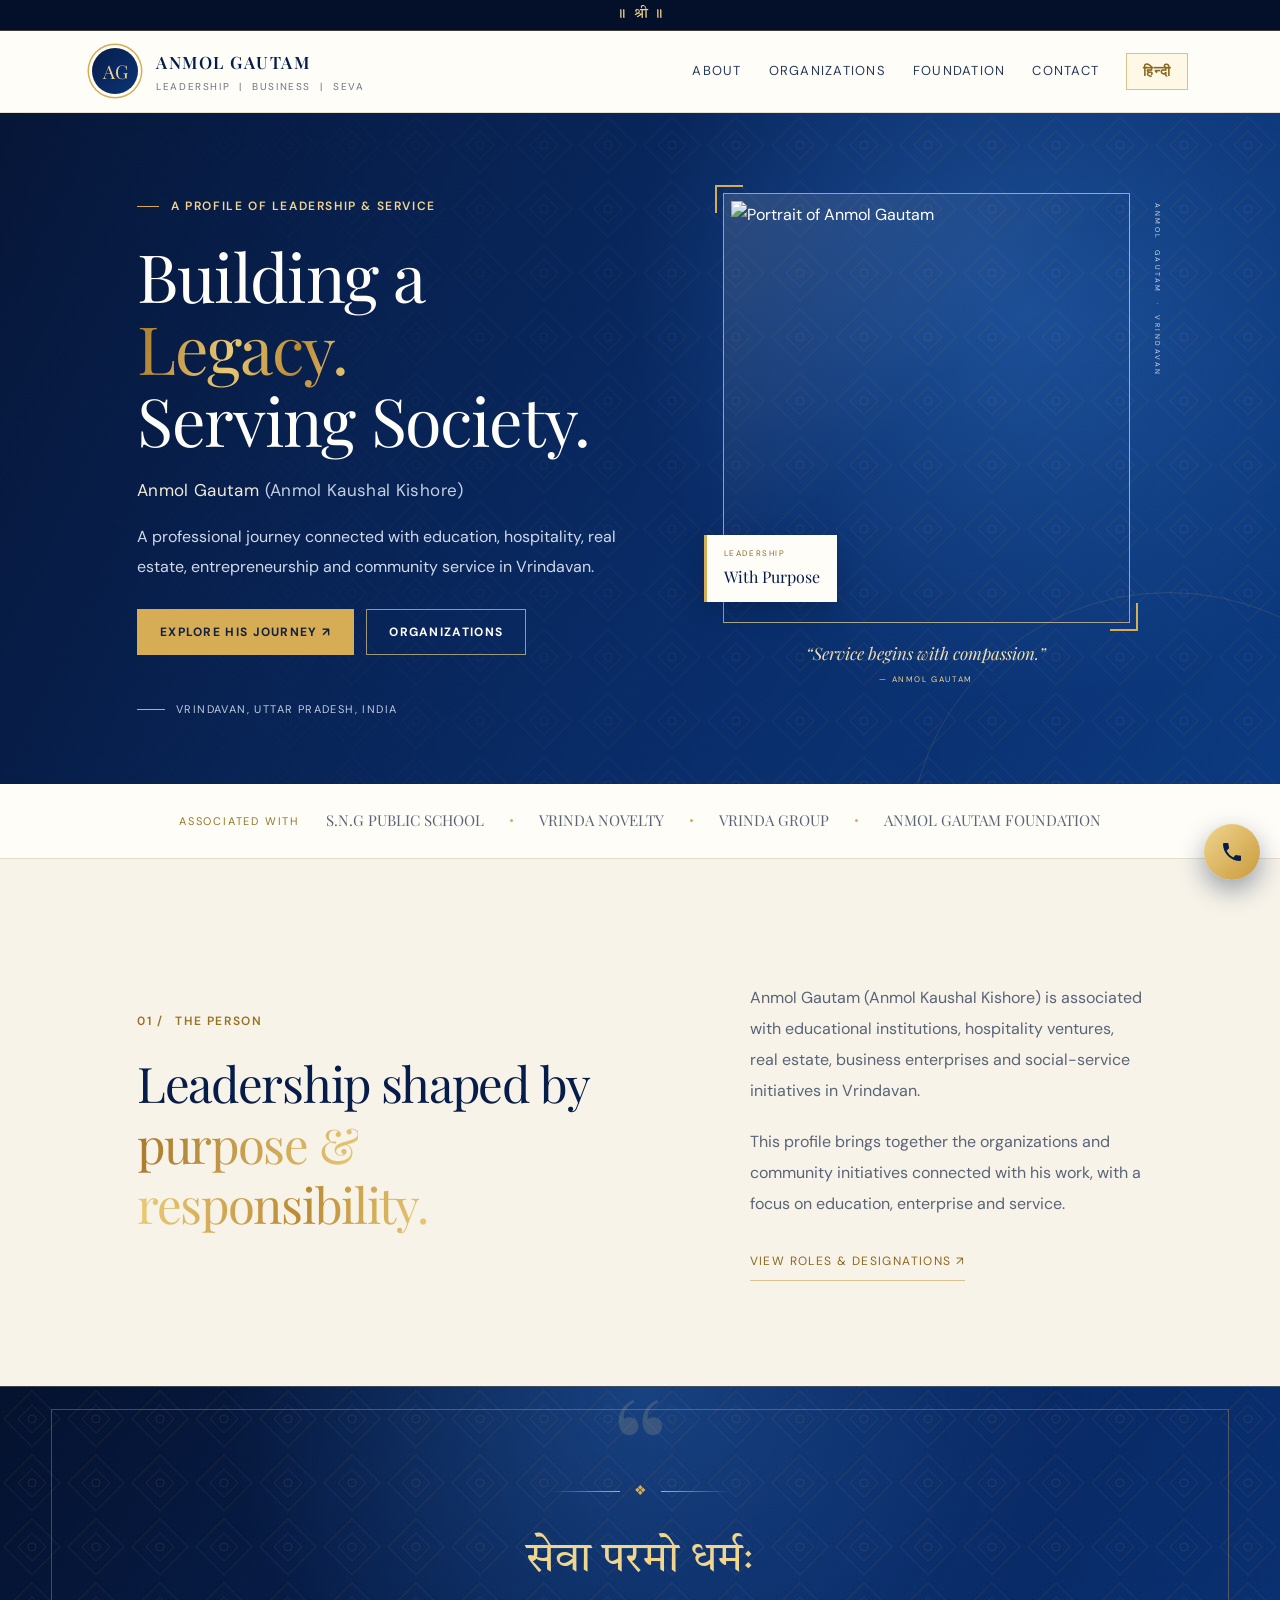
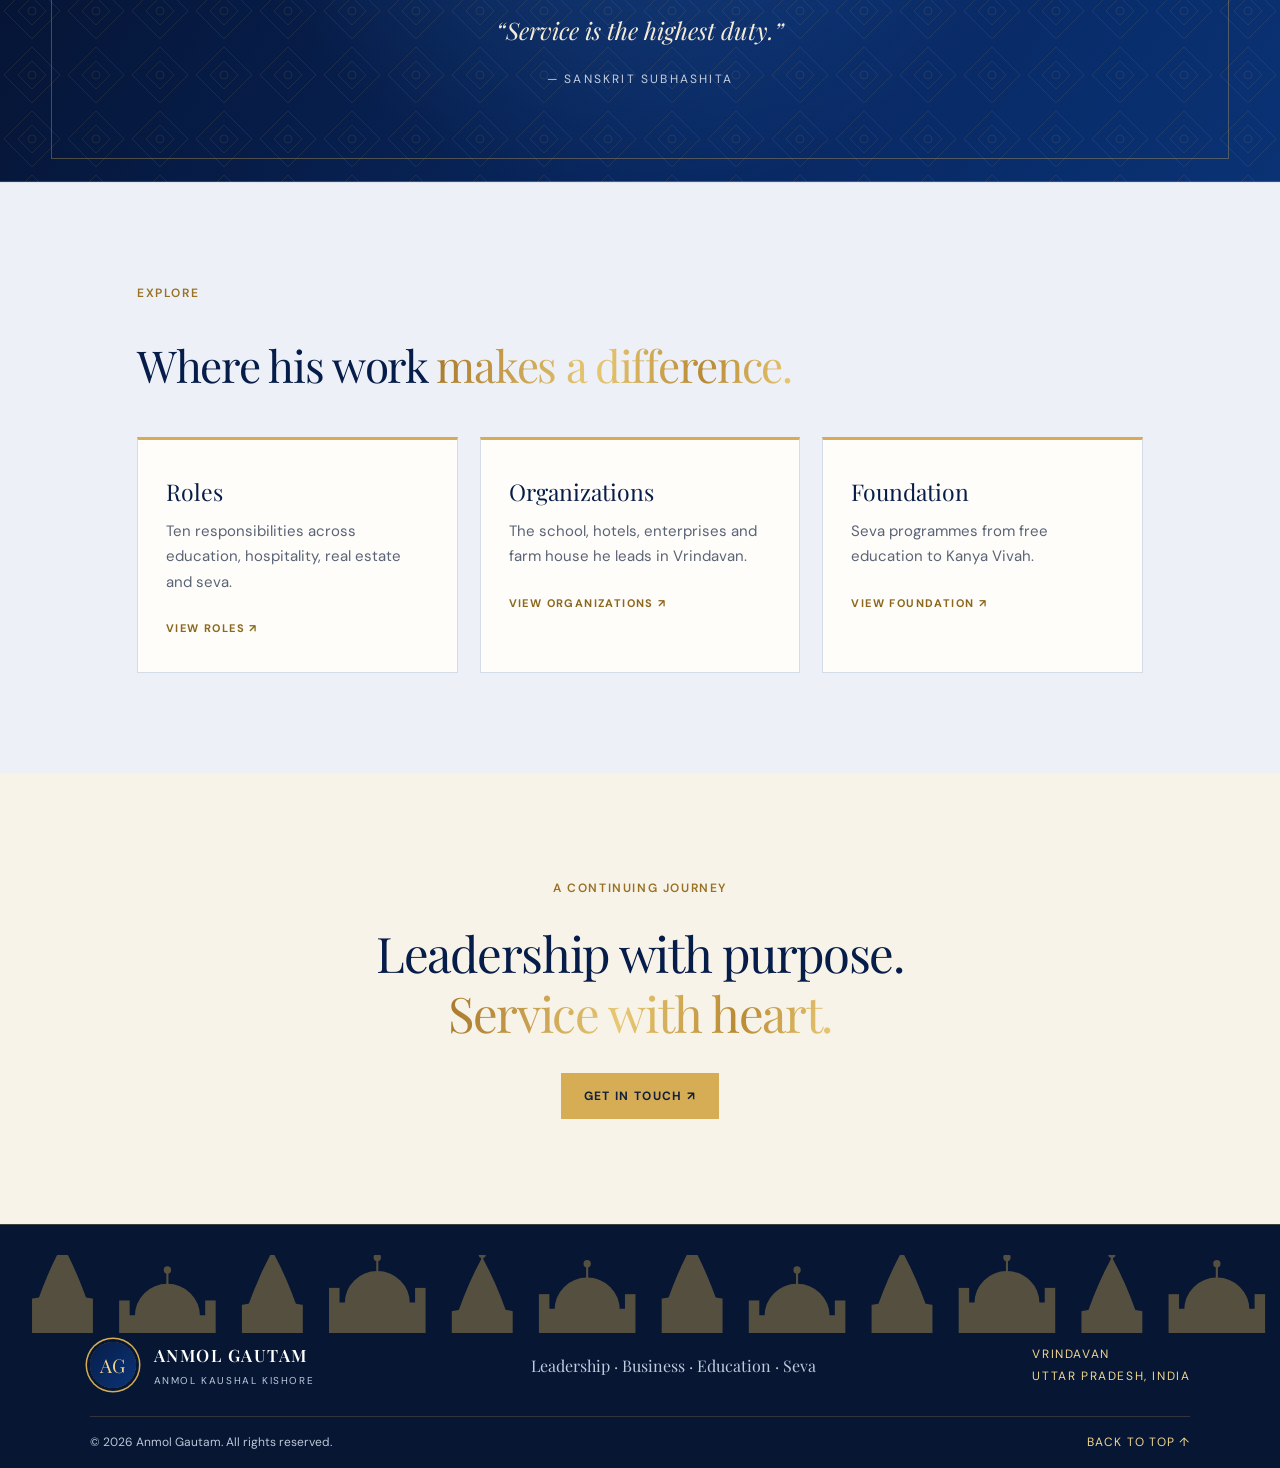
==== index.html @ 5e390afa "Add files via upload" ====
<!DOCTYPE html>
<html lang="en">
<head>
  <meta charset="UTF-8">
  <meta name="viewport" content="width=device-width, initial-scale=1.0">
  <meta name="description" content="The official profile of Anmol Gautam (Anmol Kaushal Kishore), associated with education, hospitality, real estate, entrepreneurship and social service in Vrindavan.">
  <meta name="theme-color" content="#071d49">
  <link rel="icon" href="data:image/svg+xml,%3Csvg%20xmlns='http://www.w3.org/2000/svg'%20viewBox='0%200%2064%2064'%3E%3Ccircle%20cx='32'%20cy='32'%20r='29'%20fill='%23071d49'%20stroke='%23d6ad55'%20stroke-width='4'/%3E%3Ctext%20x='32'%20y='41'%20font-size='25'%20text-anchor='middle'%20fill='%23f0d58f'%20font-family='Georgia%2Cserif'%3EAG%3C/text%3E%3C/svg%3E">
  <meta property="og:type" content="website">
  <meta property="og:title" content="Leadership, Business & Seva | Anmol Gautam">
  <meta property="og:description" content="The official profile of Anmol Gautam (Anmol Kaushal Kishore), associated with education, hospitality, real estate, entrepreneurship and social service in Vrindavan.">
  <meta property="og:image" content="images/anmol-gautam.jpeg">
  <title>Leadership, Business & Seva | Anmol Gautam</title>
  <link rel="preconnect" href="https://fonts.googleapis.com">
  <link rel="preconnect" href="https://fonts.gstatic.com" crossorigin>
  <link href="https://fonts.googleapis.com/css2?family=Tiro+Devanagari+Hindi:ital@0;1&family=Noto+Sans+Devanagari:wght@400;500;600;700&family=DM+Sans:wght@400;500;600;700&family=Playfair+Display:wght@400;500;600&display=swap" rel="stylesheet">
  <link rel="stylesheet" href="style.css">
</head>
<body id="top">
  <main>
<section class="hero" id="home">
      <div class="hero-copy">
        <p class="eyebrow"><span></span><span data-en="A PROFILE OF LEADERSHIP & SERVICE" data-hi="नेतृत्व और सेवा का परिचय">A PROFILE OF LEADERSHIP & SERVICE</span></p>
        <h1><span data-en="Building a" data-hi="एक विरासत">Building a</span><br><em data-en="Legacy." data-hi="का निर्माण।">Legacy.</em><br><span data-en="Serving Society." data-hi="समाज की सेवा।">Serving Society.</span></h1>
        <p class="person-name">Anmol Gautam <span>(Anmol Kaushal Kishore)</span></p>
        <p class="hero-description" data-en="A professional journey connected with education, hospitality, real estate, entrepreneurship and community service in Vrindavan." data-hi="वृंदावन में शिक्षा, आतिथ्य, रियल एस्टेट, उद्यमिता और समाज सेवा से जुड़ी एक व्यावसायिक यात्रा।">A professional journey connected with education, hospitality, real estate, entrepreneurship and community service in Vrindavan.</p>
        <div class="hero-actions">
          <a class="button button-gold" href="about.html" data-en="EXPLORE HIS JOURNEY ↗" data-hi="उनकी यात्रा जानें ↗">EXPLORE HIS JOURNEY ↗</a>
          <a class="button button-outline" href="organizations.html" data-en="ORGANIZATIONS" data-hi="संस्थाएँ">ORGANIZATIONS</a>
        </div>
        <div class="hero-caption"><span class="caption-line"></span><span data-en="Vrindavan, Uttar Pradesh, India" data-hi="वृंदावन, उत्तर प्रदेश, भारत">Vrindavan, Uttar Pradesh, India</span></div>
      </div>
      <div class="hero-portrait-wrap">
        <div class="portrait-frame">
          <img src="images/anmol-gautam.jpeg" alt="Portrait of Anmol Gautam" class="hero-portrait">
          <div class="portrait-label"><span data-en="LEADERSHIP" data-hi="नेतृत्व">LEADERSHIP</span><strong data-en="With Purpose" data-hi="उद्देश्य के साथ">With Purpose</strong></div>
        </div>
        <div class="portrait-note">“<span data-en="Service begins with compassion." data-hi="सेवा की शुरुआत करुणा से होती है।">Service begins with compassion.</span>”<small>— ANMOL GAUTAM</small></div>
        <div class="vertical-word">ANMOL&nbsp; GAUTAM&nbsp; · &nbsp;VRINDAVAN</div>
      </div>
    </section>
<div class="organization-strip">
      <span class="strip-label" data-en="ASSOCIATED WITH" data-hi="संबद्ध संस्थाएँ">ASSOCIATED WITH</span>
      <span>S.N.G PUBLIC SCHOOL</span><i></i><span>VRINDA NOVELTY</span><i></i><span>VRINDA GROUP</span><i></i><span>ANMOL GAUTAM FOUNDATION</span>
    </div>
<section class="section about-section" id="about">
      <div class="section-heading">
        <p class="eyebrow">01 / <span data-en="THE PERSON" data-hi="व्यक्तित्व">THE PERSON</span></p>
        <h2 data-en="Leadership shaped by<br><em>purpose & responsibility.</em>" data-hi="उद्देश्य और जिम्मेदारी से<br><em>प्रेरित नेतृत्व।</em>">Leadership shaped by<br><em>purpose & responsibility.</em></h2>
      </div>
      <div class="about-copy">
        <p data-en="Anmol Gautam (Anmol Kaushal Kishore) is associated with educational institutions, hospitality ventures, real estate, business enterprises and social-service initiatives in Vrindavan." data-hi="अनमोल गौतम (अनमोल कौशल किशोर) वृंदावन में शैक्षणिक संस्थानों, आतिथ्य व्यवसाय, रियल एस्टेट, व्यावसायिक उद्यमों और समाज सेवा की पहलों से जुड़े हैं।">Anmol Gautam (Anmol Kaushal Kishore) is associated with educational institutions, hospitality ventures, real estate, business enterprises and social-service initiatives in Vrindavan.</p>
        <p data-en="This profile brings together the organizations and community initiatives connected with his work, with a focus on education, enterprise and service." data-hi="यह परिचय उनके कार्य से जुड़ी संस्थाओं और सामाजिक पहलों को एक साथ प्रस्तुत करता है, जिनमें शिक्षा, उद्यम और सेवा पर विशेष ध्यान है।">This profile brings together the organizations and community initiatives connected with his work, with a focus on education, enterprise and service.</p>
        <a class="text-link" href="about.html#roles" data-en="VIEW ROLES & DESIGNATIONS ↗" data-hi="पद और जिम्मेदारियाँ देखें ↗">VIEW ROLES & DESIGNATIONS ↗</a>
      </div>
    </section>
<section class="royal-quote"><div class="rq-orn">❖</div><p class="rq-sa">सेवा परमो धर्मः</p><p class="rq-text" data-en="“Service is the highest duty.”" data-hi="“सेवा सबसे बड़ा धर्म है।”">“Service is the highest duty.”</p><p class="rq-src" data-en="— Sanskrit Subhashita" data-hi="— सूक्ति">— Sanskrit Subhashita</p></section>
<section class="explore-section"><p class="eyebrow" style="color:#987123" data-en="EXPLORE" data-hi="और जानें">EXPLORE</p><h2 style="font-size:clamp(30px,3.6vw,44px);color:var(--navy);margin:0" data-en="Where his work <em>makes a difference.</em>" data-hi="जहाँ उनका कार्य <em>बदलाव लाता है।</em>">Where his work <em>makes a difference.</em></h2><div class="explore-grid">
<a class="explore-card" href="about.html#roles"><h3 data-en="Roles" data-hi="पद">Roles</h3><p data-en="Ten responsibilities across education, hospitality, real estate and seva." data-hi="शिक्षा, आतिथ्य, रियल एस्टेट और सेवा में दस जिम्मेदारियाँ।">Ten responsibilities across education, hospitality, real estate and seva.</p><span data-en="VIEW ROLES ↗" data-hi="पद देखें ↗">VIEW ROLES ↗</span></a>
<a class="explore-card" href="organizations.html"><h3 data-en="Organizations" data-hi="संस्थाएँ">Organizations</h3><p data-en="The school, hotels, enterprises and farm house he leads in Vrindavan." data-hi="वृंदावन में उनके द्वारा संचालित विद्यालय, होटल, उद्यम और फार्म हाउस।">The school, hotels, enterprises and farm house he leads in Vrindavan.</p><span data-en="VIEW ORGANIZATIONS ↗" data-hi="संस्थाएँ देखें ↗">VIEW ORGANIZATIONS ↗</span></a>
<a class="explore-card" href="foundation.html"><h3 data-en="Foundation" data-hi="फाउंडेशन">Foundation</h3><p data-en="Seva programmes from free education to Kanya Vivah." data-hi="निःशुल्क शिक्षा से कन्या विवाह तक सेवा कार्यक्रम।">Seva programmes from free education to Kanya Vivah.</p><span data-en="VIEW FOUNDATION ↗" data-hi="फाउंडेशन देखें ↗">VIEW FOUNDATION ↗</span></a>
</div></section>
<section class="closing-section">
      <p class="eyebrow" data-en="A CONTINUING JOURNEY" data-hi="एक निरंतर यात्रा">A CONTINUING JOURNEY</p>
      <h2 data-en="Leadership with purpose.<br><em>Service with heart.</em>" data-hi="उद्देश्य के साथ नेतृत्व।<br><em>दिल से सेवा।</em>">Leadership with purpose.<br><em>Service with heart.</em></h2>
      <a class="button button-gold" href="contact.html" data-en="GET IN TOUCH ↗" data-hi="संपर्क करें ↗">GET IN TOUCH ↗</a>
    </section>
  </main>
  <script src="script.js"></script>
</body>
</html>
---- style.css ----
*{box-sizing:border-box}
:root{--navy:#071d49;--blue:#0b3477;--blue-mid:#124b9b;--blue-light:#1a5bb3;--gold:#d6ad55;--gold-light:#f0d58f;--ink:#14213a;--paper:#f7f3e9;--white:#fffdf8;--muted:#b7c2d5;--line:rgba(214,173,85,.28);--serif:"Playfair Display",Georgia,serif;--sans:"DM Sans",Arial,sans-serif}
html{scroll-behavior:smooth;scroll-padding-top:90px}
body{margin:0;background:var(--paper);color:var(--ink);font-family:var(--sans);font-size:14px;line-height:1.7}
a{color:inherit;text-decoration:none}
.site-header{height:82px;padding:0 7.2%;display:flex;align-items:center;justify-content:space-between;border-bottom:1px solid #e9e1d0;position:sticky;top:0;background:rgba(255,253,248,.97);backdrop-filter:blur(16px);z-index:20}
.brand{display:flex;align-items:center;gap:13px;min-width:max-content}
.brand-mark{font-family:var(--serif);font-size:33px;color:var(--blue);letter-spacing:-5px;padding-right:9px;border-right:1px solid var(--gold);line-height:1}
.brand-copy{display:flex;flex-direction:column;gap:2px}
.brand-copy strong{font-family:var(--serif);font-size:17px;font-weight:600;letter-spacing:1.5px;color:var(--navy)}
.brand-copy small{font-size:8px;letter-spacing:1.6px;color:#6d7480}
.navigation{display:flex;align-items:center;gap:27px}
.navigation>a,.language-switch{font-size:10px;letter-spacing:1.25px;text-transform:uppercase;color:#283a56;transition:color .2s}
.navigation>a:hover,.language-switch:hover{color:#a77b25}
.language-switch{border:1px solid #d9c28c;padding:8px 12px;background:transparent;color:#8b671e;cursor:pointer}
.menu-toggle{display:none;background:none;color:var(--blue);border:1px solid #d9c28c;padding:7px 10px}
.hero{min-height:560px;padding:68px 10.7% 65px;display:grid;grid-template-columns:1.1fr .9fr;gap:7%;align-items:center;overflow:hidden;background:radial-gradient(circle at 80% 30%,rgba(44,105,184,.55),transparent 35%),linear-gradient(115deg,#061638 0%,#092b66 55%,#0c3a80 100%);color:var(--white);position:relative}
.hero:before{content:"";position:absolute;width:520px;height:520px;border:1px solid rgba(214,173,85,.15);border-radius:50%;right:-150px;bottom:-330px;pointer-events:none}
.hero-copy{padding:15px 0 0;position:relative;z-index:1}
.eyebrow{font-size:9px;letter-spacing:2.4px;color:var(--gold-light);font-weight:600;margin:0 0 24px;text-transform:uppercase;display:flex;align-items:center;gap:12px}
.eyebrow>span:first-child:empty{display:block;width:22px;height:1px;background:var(--gold)}
h1,h2,h3,p{margin-top:0}
h1,h2{font-family:var(--serif);font-weight:400;letter-spacing:-1.3px}
h1{font-size:clamp(45px,5.2vw,75px);line-height:1.08;margin-bottom:20px}
h1 em,h2 em{font-style:normal;color:var(--gold-light)}
.person-name{font-size:13px;color:#f3ead7;letter-spacing:.35px;margin-bottom:17px}
.person-name span{color:#c4cfe0}
.hero-description{font-size:12px;line-height:1.9;color:#d0d9e8;max-width:440px;margin-bottom:28px}
.hero-actions{display:flex;gap:12px;flex-wrap:wrap}
.button{display:inline-flex;align-items:center;justify-content:center;min-height:40px;padding:0 17px;font-size:9px;font-weight:700;letter-spacing:1.3px;transition:transform .2s,background .2s}
.button:hover{transform:translateY(-2px)}
.button-gold{background:var(--gold);color:#12213b;border:1px solid var(--gold)}
.button-outline{border:1px solid rgba(240,213,143,.65);color:var(--white)}
.button-outline:hover{background:rgba(255,255,255,.07);border-color:var(--gold-light)}
.hero-caption{display:flex;align-items:center;gap:11px;color:#c0ccdf;font-size:9px;letter-spacing:1.4px;text-transform:uppercase;margin-top:45px}
.caption-line{width:28px;height:1px;background:var(--gold)}
.hero-portrait-wrap{position:relative;max-width:420px;justify-self:center;width:100%;padding:0 13px 22px 0;z-index:1}
.portrait-frame{height:430px;border:1px solid rgba(240,213,143,.68);padding:7px;position:relative;background:linear-gradient(135deg,rgba(255,255,255,.13),transparent 50%)}
.hero-portrait{display:block;width:100%;height:100%;object-fit:cover;object-position:center 22%;filter:saturate(.86) contrast(1.02)}
.portrait-label{position:absolute;bottom:20px;left:-20px;background:#fffdf8;color:var(--navy);border-left:3px solid var(--gold);padding:12px 17px;display:flex;flex-direction:column;gap:3px;box-shadow:0 8px 25px rgba(0,0,0,.18)}
.portrait-label span{font-size:8px;letter-spacing:1.6px;color:#8c681e}
.portrait-label strong{font-family:var(--serif);font-size:16px;font-weight:400}
.portrait-note{position:static;right:auto;bottom:auto;max-width:none;margin:17px 0 0;text-align:center;font-family:var(--serif);font-size:14px;font-style:italic;line-height:1.6;color:#f0dcae}
.portrait-note small{display:block;font:8px var(--sans);letter-spacing:1.6px;color:var(--gold-light);margin-top:7px}
.vertical-word{position:absolute;right:-20px;top:10px;writing-mode:vertical-rl;font-size:7px;letter-spacing:2.5px;color:#d1d9e7}
.organization-strip{min-height:75px;padding:20px 7%;border-bottom:1px solid #e7deca;display:flex;justify-content:center;align-items:center;gap:26px;flex-wrap:wrap;background:#fffdf8;color:#5b6473;font-family:var(--serif);font-size:12px}
.strip-label{font:8px var(--sans);letter-spacing:1.8px;color:#9a7426}
.organization-strip i{width:3px;height:3px;background:var(--gold);border-radius:50%}
.section{padding:105px 10.7%}
.about-section{display:grid;grid-template-columns:1fr .8fr;gap:12%;align-items:center;background:var(--paper)}
.section-heading .eyebrow,.section-topline .eyebrow{margin-bottom:22px;color:#987123}
.section-heading h2,.foundation-content h2,.closing-section h2{font-size:clamp(32px,4vw,49px);line-height:1.23;margin-bottom:0;color:var(--navy)}
.section-heading h2 em,.closing-section h2 em{color:#a77d2b}
.about-copy{padding-top:18px;color:#596477;font-size:12px;line-height:2}
.about-copy p{margin-bottom:19px}
.text-link{display:inline-block;margin-top:12px;color:#8c681e;font-size:9px;letter-spacing:1.4px;border-bottom:1px solid #d9c28c;padding-bottom:7px}
.roles-section{background:#edf1f7;border-top:1px solid #dfe5ee;border-bottom:1px solid #dfe5ee}
.section-topline{display:flex;align-items:center;justify-content:space-between;margin-bottom:28px}
.section-topline .eyebrow{margin:0}
.muted{color:#717b8b;font-size:10px}
.role-grid{display:grid;grid-template-columns:repeat(5,minmax(0,1fr));border-top:1px solid #d4dce8;border-left:1px solid #d4dce8}
.role-card{min-height:210px;padding:22px 17px 20px;border-right:1px solid #d4dce8;border-bottom:1px solid #d4dce8;position:relative;background:#fffdf9;transition:background .2s,transform .2s}
.role-card:hover{background:#fff;transform:translateY(-2px)}
.card-number{font-size:9px;color:#9c782c;letter-spacing:1px}
.card-symbol{display:block;color:#b38a35;font-family:var(--serif);font-size:25px;margin:20px 0 8px}
.role-card h3{font-family:var(--serif);font-weight:400;font-size:18px;margin-bottom:6px;line-height:1.3;color:var(--navy)}
.role-card p{font-size:10px;color:#33445f;margin-bottom:8px;line-height:1.5}
.role-card small{font-size:9px;color:#70798a}
.verification-note{font-size:10px;color:#737d8d;margin:17px 0 0}
.ventures-section{padding-top:110px;padding-bottom:110px;background:#fffdf8}
.ventures-section .section-heading{margin-bottom:38px}
.venture-list{border-top:1px solid #dfe3e9}
.venture-row{display:grid;grid-template-columns:45px 1fr auto;align-items:center;gap:20px;padding:22px 0;border-bottom:1px solid #dfe3e9;transition:padding .2s}
.venture-row:hover{padding-left:8px}
.venture-index{font-size:10px;color:#a77d2b}
.venture-row h3{font-family:var(--serif);font-size:19px;font-weight:400;letter-spacing:.2px;margin-bottom:3px;color:var(--navy)}
.venture-row p{font-size:11px;color:#687386;margin-bottom:0}
.venture-role{font-size:8px;letter-spacing:1.8px;color:#8d681e;border:1px solid #e1d1a9;padding:7px 10px}
.foundation-section{padding:100px 10.7%;background:linear-gradient(120deg,#071b43,#0b3474 75%,#0d3e85);color:var(--white);border-top:1px solid var(--line);border-bottom:1px solid var(--line)}
.foundation-content{max-width:1000px;margin:auto}
.foundation-content h2{margin-bottom:20px;color:var(--white)}
.foundation-content h2 em{color:var(--gold-light)}
.foundation-intro{max-width:570px;font-size:12px;color:#d1dbea;line-height:1.9;margin-bottom:38px}
.seva-grid{display:grid;grid-template-columns:repeat(3,1fr);border-top:1px solid rgba(240,213,143,.25);border-left:1px solid rgba(240,213,143,.25)}
.seva-grid>div{padding:22px 24px;min-height:135px;border-right:1px solid rgba(240,213,143,.25);border-bottom:1px solid rgba(240,213,143,.25)}
.seva-grid>div>span{font-size:9px;color:var(--gold-light)}
.seva-grid h3{font-family:var(--serif);font-weight:400;font-size:19px;margin:13px 0 2px;color:#fff}
.seva-grid p{font-size:10px;color:#d1dbea;margin:0;line-height:1.6}
.seva-grid .featured-seva{background:rgba(240,213,143,.1)}
.foundation-footnote{font-size:9px;color:#c0cde0;margin:17px 0 0}
.closing-section{text-align:center;padding:105px 20px;background:var(--paper)}
.closing-section .eyebrow{justify-content:center;color:#987123}
.closing-section h2{margin-bottom:30px}
.site-footer{padding:30px 7% 0;background:#061633;color:#fff;border-top:1px solid var(--line)}
.footer-top{display:flex;justify-content:space-between;align-items:center;gap:25px;padding-bottom:27px}
.footer-top .brand-copy strong{color:#fff}
.footer-top .brand-copy small{color:#c0cadd}
.footer-top .brand-mark{color:var(--gold-light)}
.footer-top>p{color:#c0cadd;font-family:var(--serif);font-size:13px;margin:0}
.footer-location{font-size:8px;letter-spacing:1.6px;color:var(--gold-light);line-height:1.9}
.footer-bottom{border-top:1px solid rgba(201,161,90,.22);display:flex;justify-content:space-between;padding:15px 0;color:#bdc6d7;font-size:9px}
.footer-bottom a{color:var(--gold-light);letter-spacing:1.1px}
@media(max-width:1050px){.site-header{padding:0 5%}.navigation{gap:15px}.hero,.section,.foundation-section{padding-left:7%;padding-right:7%}.role-grid{grid-template-columns:repeat(3,minmax(0,1fr))}.hero{gap:4%}.portrait-frame{height:390px}.organization-strip{gap:15px}}
@media(max-width:760px){.site-header{height:72px}.brand-mark{font-size:29px}.brand-copy strong{font-size:14px}.brand-copy small{font-size:7px;letter-spacing:1px}.menu-toggle{display:block}.navigation{display:none;position:absolute;top:71px;left:0;right:0;padding:20px 6%;background:#fffdf8;border-bottom:1px solid #e2d7bd;flex-direction:column;align-items:flex-start;gap:17px}.navigation.open{display:flex}.navigation>a{font-size:11px}.hero{grid-template-columns:1fr;padding:55px 7% 55px;gap:40px}.hero-copy{padding-top:0}h1{font-size:clamp(48px,12vw,68px)}.hero-portrait-wrap{width:min(88%,380px);justify-self:center}.portrait-frame{height:410px}.portrait-note{right:auto;margin-top:16px;padding:0 8px}.organization-strip{padding:20px 6%;gap:11px 15px;font-size:10px}.strip-label{width:100%;text-align:center}.section,.foundation-section{padding:72px 7%}.about-section{grid-template-columns:1fr;gap:25px}.section-heading h2,.foundation-content h2,.closing-section h2{font-size:36px}.role-grid{grid-template-columns:repeat(2,minmax(0,1fr))}.role-card{min-height:190px;padding:18px 13px}.role-card h3{font-size:17px}.section-topline{align-items:flex-start;gap:10px;flex-direction:column}.venture-row{grid-template-columns:28px 1fr;gap:12px;padding:19px 0}.venture-row h3{font-size:16px}.venture-role{grid-column:2;justify-self:start;margin-top:-3px}.seva-grid{grid-template-columns:repeat(2,minmax(0,1fr))}.seva-grid>div{padding:17px 14px}.seva-grid h3{font-size:17px}.closing-section{padding:75px 6%}.footer-top{align-items:flex-start;flex-direction:column}.footer-bottom{gap:15px;line-height:1.8}.footer-bottom span{max-width:70%}}
@media(max-width:390px){.brand{gap:9px}.brand-copy strong{font-size:12px}.brand-copy small{font-size:6px}.portrait-frame{height:360px}.role-grid{grid-template-columns:1fr 1fr}.role-card{min-height:200px}.seva-grid{grid-template-columns:1fr}.hero-actions .button{width:100%}}
.site-header .navigation>a.active{color:#a77b25;border-bottom:1px solid var(--gold);padding-bottom:3px}
.page-hero{padding:86px 10.7% 78px;background:radial-gradient(circle at 85% 20%,rgba(44,105,184,.5),transparent 40%),linear-gradient(115deg,#061638,#092b66 60%,#0c3a80);color:var(--white);border-bottom:1px solid var(--line)}
.page-hero h1{font-size:clamp(38px,5vw,62px);margin:0 0 14px}
.page-hero p:not(.eyebrow){max-width:520px;font-size:13px;line-height:1.9;color:#d0d9e8;margin:0}
.explore-section{padding:100px 10.7%;background:#edf1f7;border-top:1px solid #dfe5ee}
.explore-grid{display:grid;grid-template-columns:repeat(3,1fr);gap:22px;margin-top:34px}
.explore-card{display:block;padding:32px 28px;background:#fffdf9;border:1px solid #d4dce8;border-top:3px solid var(--gold);transition:transform .2s,box-shadow .2s}
.explore-card:hover{transform:translateY(-3px);box-shadow:0 14px 30px rgba(7,29,73,.12)}
.explore-card h3{font-family:var(--serif);font-weight:400;font-size:23px;color:var(--navy);margin-bottom:8px}
.explore-card p{font-size:12px;color:#596477;margin-bottom:18px}
.explore-card span{font-size:9px;letter-spacing:1.4px;color:#8c681e;font-weight:700}
.contact-section{padding:90px 10.7%;background:var(--paper);display:grid;grid-template-columns:.9fr 1.1fr;gap:8%}
.contact-cards{display:grid;gap:14px;align-content:start}
.contact-card{padding:20px 22px;background:#fffdf9;border:1px solid #d4dce8;border-left:3px solid var(--gold)}
.contact-card small{display:block;font-size:9px;letter-spacing:1.4px;color:#8c681e;margin-bottom:4px}
.contact-card a,.contact-card span{font-family:var(--serif);font-size:18px;color:var(--navy)}
.contact-form{display:grid;gap:14px;padding:30px;background:#fffdf9;border:1px solid #d4dce8}
.contact-form label{font-size:10px;letter-spacing:1.2px;color:#596477}
.contact-form input,.contact-form textarea{width:100%;margin-top:6px;padding:12px;border:1px solid #cfd8e6;background:#fff;font:14px var(--sans);color:var(--ink)}
.contact-form input:focus,.contact-form textarea:focus,.button:focus-visible,a:focus-visible,button:focus-visible{outline:2px solid var(--blue-light);outline-offset:2px}
.contact-form button{border:0;cursor:pointer}
.form-note{font-size:11px;color:#737d8d;margin:0}
.foundation-section .foundation-content{padding:0}
@media(max-width:760px){.page-hero{padding:60px 7%}.explore-section,.contact-section{padding:70px 7%}.explore-grid,.contact-section{grid-template-columns:1fr}}
@media(prefers-reduced-motion:reduce){*{transition:none!important;scroll-behavior:auto!important}}
.royal-quote{position:relative;padding:92px 10.7%;text-align:center;color:var(--white);background:radial-gradient(circle at 50% 0,rgba(44,105,184,.45),transparent 55%),linear-gradient(120deg,#05122f,#082760 60%,#0a3274);border-top:1px solid var(--line);border-bottom:1px solid var(--line);overflow:hidden}
.royal-quote:before{content:"";position:absolute;inset:22px 4%;border:1px solid rgba(214,173,85,.35);pointer-events:none}
.royal-quote:after{content:"“";position:absolute;top:-14px;left:50%;transform:translateX(-50%);font:140px/1 var(--serif);color:rgba(240,213,143,.16);pointer-events:none}
.rq-orn{display:flex;align-items:center;justify-content:center;gap:14px;color:var(--gold);font-size:14px;margin-bottom:26px}
.rq-orn:before,.rq-orn:after{content:"";width:70px;height:1px;background:linear-gradient(90deg,transparent,var(--gold))}
.rq-orn:after{transform:scaleX(-1)}
.rq-sa{font-family:"Tiro Devanagari Hindi","Playfair Display",serif;font-size:clamp(26px,3.6vw,42px);line-height:1.5;color:var(--gold-light);margin:0 auto 18px;max-width:900px}
.rq-text{font-family:var(--serif);font-style:italic;font-size:clamp(17px,2vw,24px);line-height:1.7;color:#f3ead7;margin:0 auto 18px;max-width:700px}
.rq-src{font-size:10px;letter-spacing:2.2px;color:#c4cfe0;text-transform:uppercase;margin:0}
@media(max-width:760px){.royal-quote{padding:70px 9%}.royal-quote:before{inset:14px 3%}}
.role-columns{display:grid;grid-template-columns:1.05fr 1fr;gap:26px;align-items:start}
.role-col{display:grid;gap:26px}
.role-panel{background:#fffdf9;border:1px solid #d4dce8;border-top:3px solid var(--gold);padding:34px 36px 14px;box-shadow:0 18px 40px rgba(7,29,73,.07)}
.role-panel h3{font-family:var(--serif);font-weight:400;font-size:26px;color:var(--navy);margin:0 0 6px;letter-spacing:-.3px}
.role-panel h3:after{content:"";display:block;width:46px;height:2px;background:var(--gold);margin-top:14px}
.role-row{padding:20px 0;border-bottom:1px solid #e3e8f0}
.role-row:last-child{border-bottom:0}
.role-row b{display:block;font-family:var(--serif);font-weight:500;font-size:21px;line-height:1.35;color:var(--navy)}
.role-row em{display:block;font-family:var(--serif);font-style:italic;font-size:15px;color:#a77d2b;margin-top:3px}
.role-row small{display:block;font-size:12px;color:#6b7686;margin-top:3px}
.role-panel.featured{background:linear-gradient(135deg,#061638,#0a2d6b 70%,#0c3a80);border-color:var(--line);color:#fff;padding-bottom:20px}
.role-panel.featured h3{color:#fff}
.role-panel.featured h3:after{background:var(--gold-light)}
.role-panel.featured .role-row{border-color:rgba(240,213,143,.22)}
.role-panel.featured .role-row b{color:#fff}
.role-panel.featured .role-row em{color:var(--gold-light)}
.role-panel.featured .role-row small{color:#c4cfe0}
@media(max-width:900px){.role-columns{grid-template-columns:1fr}.role-panel{padding:26px 22px 8px}.role-panel.featured{padding-bottom:12px}}
:root{--sans:"DM Sans","Noto Sans Devanagari",Arial,sans-serif;--serif:"Playfair Display","Tiro Devanagari Hindi",Georgia,serif}
body{font-size:16px}
html[lang=hi] *{letter-spacing:0!important}
html[lang=hi] body{line-height:1.85}
.navigation>a,.language-switch{font-size:13px}
.language-switch{font-size:14px;font-weight:600;padding:9px 16px;background:#fff8e6}
.brand-copy small{font-size:10px}
.eyebrow{font-size:12px;letter-spacing:1.6px}
.person-name{font-size:17px}
.hero-description{font-size:16px;line-height:1.85;max-width:520px}
.button{font-size:12px;min-height:46px;padding:0 22px}
.hero-caption,.strip-label{font-size:11px}
.organization-strip{font-size:15px}
.about-copy,.foundation-intro{font-size:16px;line-height:1.95}
.text-link{font-size:12px}
.section-topline .muted,.role-row small,.venture-row p{font-size:14px}
.venture-row h3{font-size:23px}
.venture-role{font-size:11px;padding:8px 12px}
.seva-grid h3{font-size:23px}
.seva-grid p{font-size:14px}
.seva-grid>div>span,.card-number{font-size:11px}
.footer-top>p{font-size:16px}
.footer-location,.footer-bottom{font-size:12px}
.portrait-note{font-size:17px}
.explore-card p{font-size:15px}.explore-card span{font-size:11px}
.contact-form label{font-size:12px}
.rq-src{font-size:12px}
.profile-section{display:grid;grid-template-columns:.85fr 1.15fr;gap:7%;align-items:center;background:var(--paper);padding:100px 10.7%}
.profile-photo{margin:0;position:relative;max-width:440px;width:100%;justify-self:center;padding:0 0 26px 22px}
.pf-frame{position:relative;aspect-ratio:4/5;background:var(--navy);box-shadow:0 26px 50px rgba(7,29,73,.22)}
.pf-frame:before{content:"";position:absolute;inset:-14px 14px 14px -14px;border:1px solid var(--gold);z-index:0}
.pf-frame img{position:relative;z-index:1;display:block;width:100%;height:100%;object-fit:cover;object-position:center 10%}
.pf-name{position:absolute;z-index:2;left:0;bottom:0;background:#fffdf8;border-left:3px solid var(--gold);padding:14px 22px;box-shadow:0 12px 28px rgba(7,29,73,.2);display:flex;flex-direction:column;gap:2px}
.pf-name strong{font-family:var(--serif);font-weight:500;font-size:21px;color:var(--navy)}
.pf-name span{font-size:13px;color:#8c681e}
.profile-copy h2{font-size:clamp(30px,3.6vw,46px);line-height:1.25;color:var(--navy);margin-bottom:22px}
.profile-copy h2 em{color:#a77d2b}
.profile-copy>p{color:#596477;font-size:16px;line-height:1.95;margin-bottom:16px}
.profile-quote{margin:30px 0 0;padding:28px 30px;background:linear-gradient(135deg,#061638,#0a2d6b);border-top:3px solid var(--gold);color:#fff;box-shadow:0 18px 38px rgba(7,29,73,.18)}
.profile-quote .pq-sa{font-family:"Tiro Devanagari Hindi",var(--serif);font-size:clamp(20px,2.2vw,27px);line-height:1.5;color:var(--gold-light);margin:0 0 10px}
.profile-quote .pq-en{font-family:var(--serif);font-style:italic;font-size:18px;line-height:1.6;color:#f3ead7;margin:0 0 12px}
.profile-quote .pq-src{font-size:12px;color:#c4cfe0;margin:0}
@media(max-width:900px){.profile-section{grid-template-columns:1fr;padding:70px 7%;gap:44px}.profile-photo{max-width:380px}}
.profile-panel{background:radial-gradient(circle at 80% 20%,rgba(44,105,184,.5),transparent 45%),linear-gradient(125deg,#061638,#092b66 60%,#0c3a80);border:1px solid var(--line);padding:46px 34px 30px 46px;box-shadow:0 26px 50px rgba(7,29,73,.22);display:flex;justify-content:center}
.profile-panel .hero-portrait-wrap{padding-right:0}
.profile-panel .portrait-frame{height:auto;aspect-ratio:4/5}
@media(max-width:900px){.profile-panel{padding:36px 22px 24px 34px}}
/* ---- Royal touches ---- */
:root{--jaali:url("data:image/svg+xml,%3Csvg xmlns='http://www.w3.org/2000/svg' width='64' height='64' viewBox='0 0 64 64' fill='none' stroke='%23d6ad55' stroke-opacity='.11' stroke-width='1'%3E%3Cpath d='M32 4 60 32 32 60 4 32Z'/%3E%3Cpath d='M32 18 46 32 32 46 18 32Z'/%3E%3Ccircle cx='32' cy='32' r='4'/%3E%3C/svg%3E")}
.hero:after{content:"";position:absolute;inset:0;background:var(--jaali);pointer-events:none;mask-image:linear-gradient(90deg,transparent,#000 70%);-webkit-mask-image:linear-gradient(90deg,transparent,#000 70%)}
.royal-quote{background:var(--jaali),radial-gradient(circle at 50% 0,rgba(44,105,184,.45),transparent 55%),linear-gradient(120deg,#05122f,#082760 60%,#0a3274)}
.foundation-section{background:var(--jaali),linear-gradient(120deg,#071b43,#0b3474 75%,#0d3e85)}
.page-hero{background:var(--jaali),radial-gradient(circle at 85% 20%,rgba(44,105,184,.5),transparent 40%),linear-gradient(115deg,#061638,#092b66 60%,#0c3a80)}
.shri-bar{background:#04102a;color:var(--gold-light);text-align:center;font:15px/30px "Tiro Devanagari Hindi",var(--serif);letter-spacing:2px;border-bottom:1px solid var(--line)}
.brand-mark{width:46px;height:46px;display:grid;place-items:center;border:0;border-radius:50%;padding:0;font-size:19px;letter-spacing:0;color:var(--gold-light);background:linear-gradient(135deg,#071d49,#0b3477);box-shadow:0 0 0 3px #fffdf8,0 0 0 4.5px var(--gold)}
.brand{gap:18px}
.footer-top .brand-mark{box-shadow:0 0 0 3px #061633,0 0 0 4.5px var(--gold);color:var(--gold-light)}
h1 em,h2 em{background:linear-gradient(100deg,#a8782a,#e8c874 45%,#b98a34 75%,#e8c874);-webkit-background-clip:text;background-clip:text;color:transparent;-webkit-text-fill-color:transparent}
.portrait-frame:before,.portrait-frame:after{content:"";position:absolute;width:26px;height:26px;border:solid var(--gold);z-index:2}
.portrait-frame:before{top:-9px;left:-9px;border-width:2px 0 0 2px}
.portrait-frame:after{bottom:-9px;right:-9px;border-width:0 2px 2px 0}
.hero-copy,.hero-portrait-wrap{animation:rise .9s ease both}
.hero-portrait-wrap{animation-delay:.15s}
@keyframes rise{from{opacity:0;transform:translateY(16px)}to{opacity:1;transform:none}}
.skyline{margin:0 -7.2% 8px;height:78px;opacity:.38}
.skyline svg{display:block;width:100%;height:100%}
.scroll-progress{position:fixed;top:0;left:0;right:0;height:3px;z-index:60;background:linear-gradient(90deg,#b98a34,#f0d58f);transform-origin:0 50%;transform:scaleX(0)}
.fab-call{position:fixed;right:20px;bottom:20px;z-index:50;width:56px;height:56px;border-radius:50%;display:grid;place-items:center;background:linear-gradient(135deg,#f0d58f,#c99a3c);color:#071d49;box-shadow:0 10px 26px rgba(7,29,73,.4);transition:transform .2s}
.fab-call:hover{transform:scale(1.07)}
@media(max-width:760px){.brand-mark{width:40px;height:40px;font-size:16px}.skyline{height:54px}.fab-call{width:52px;height:52px;right:14px;bottom:14px}}
@media(prefers-reduced-motion:reduce){.hero-copy,.hero-portrait-wrap{animation:none}}
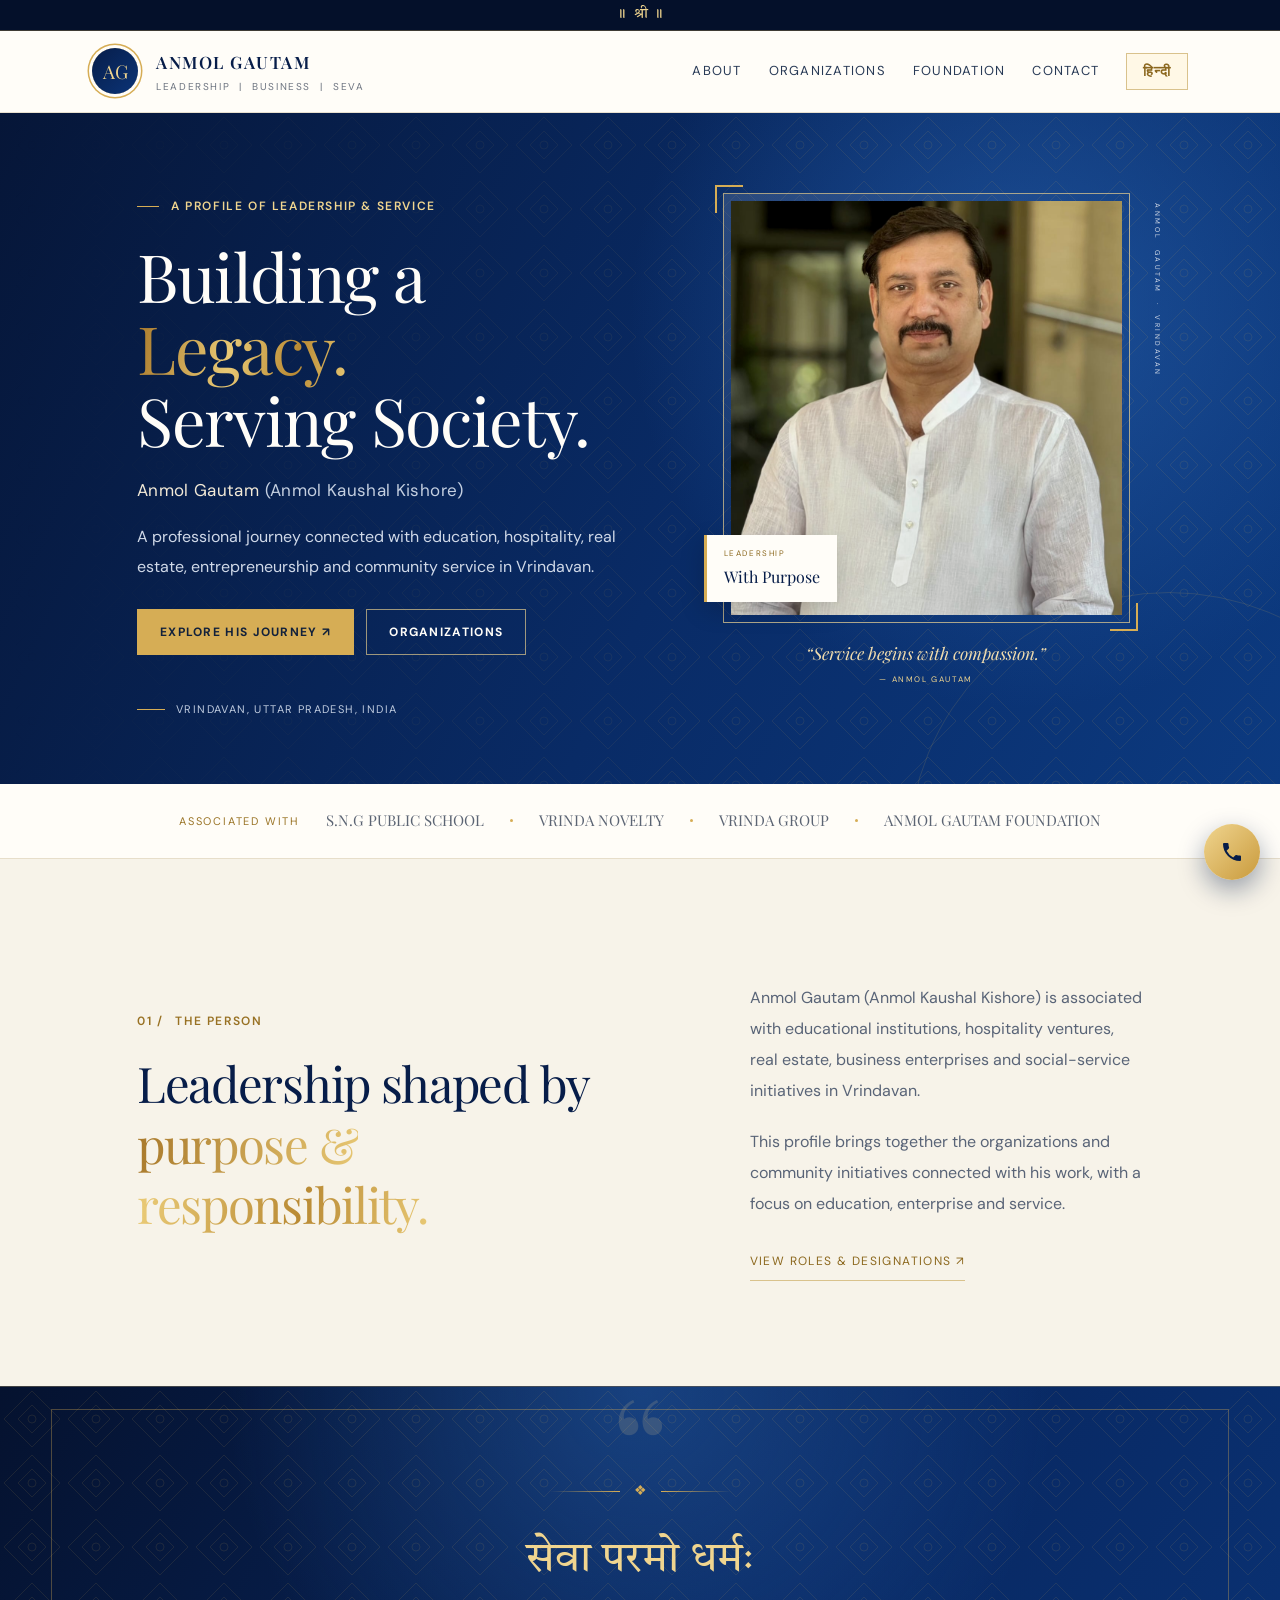
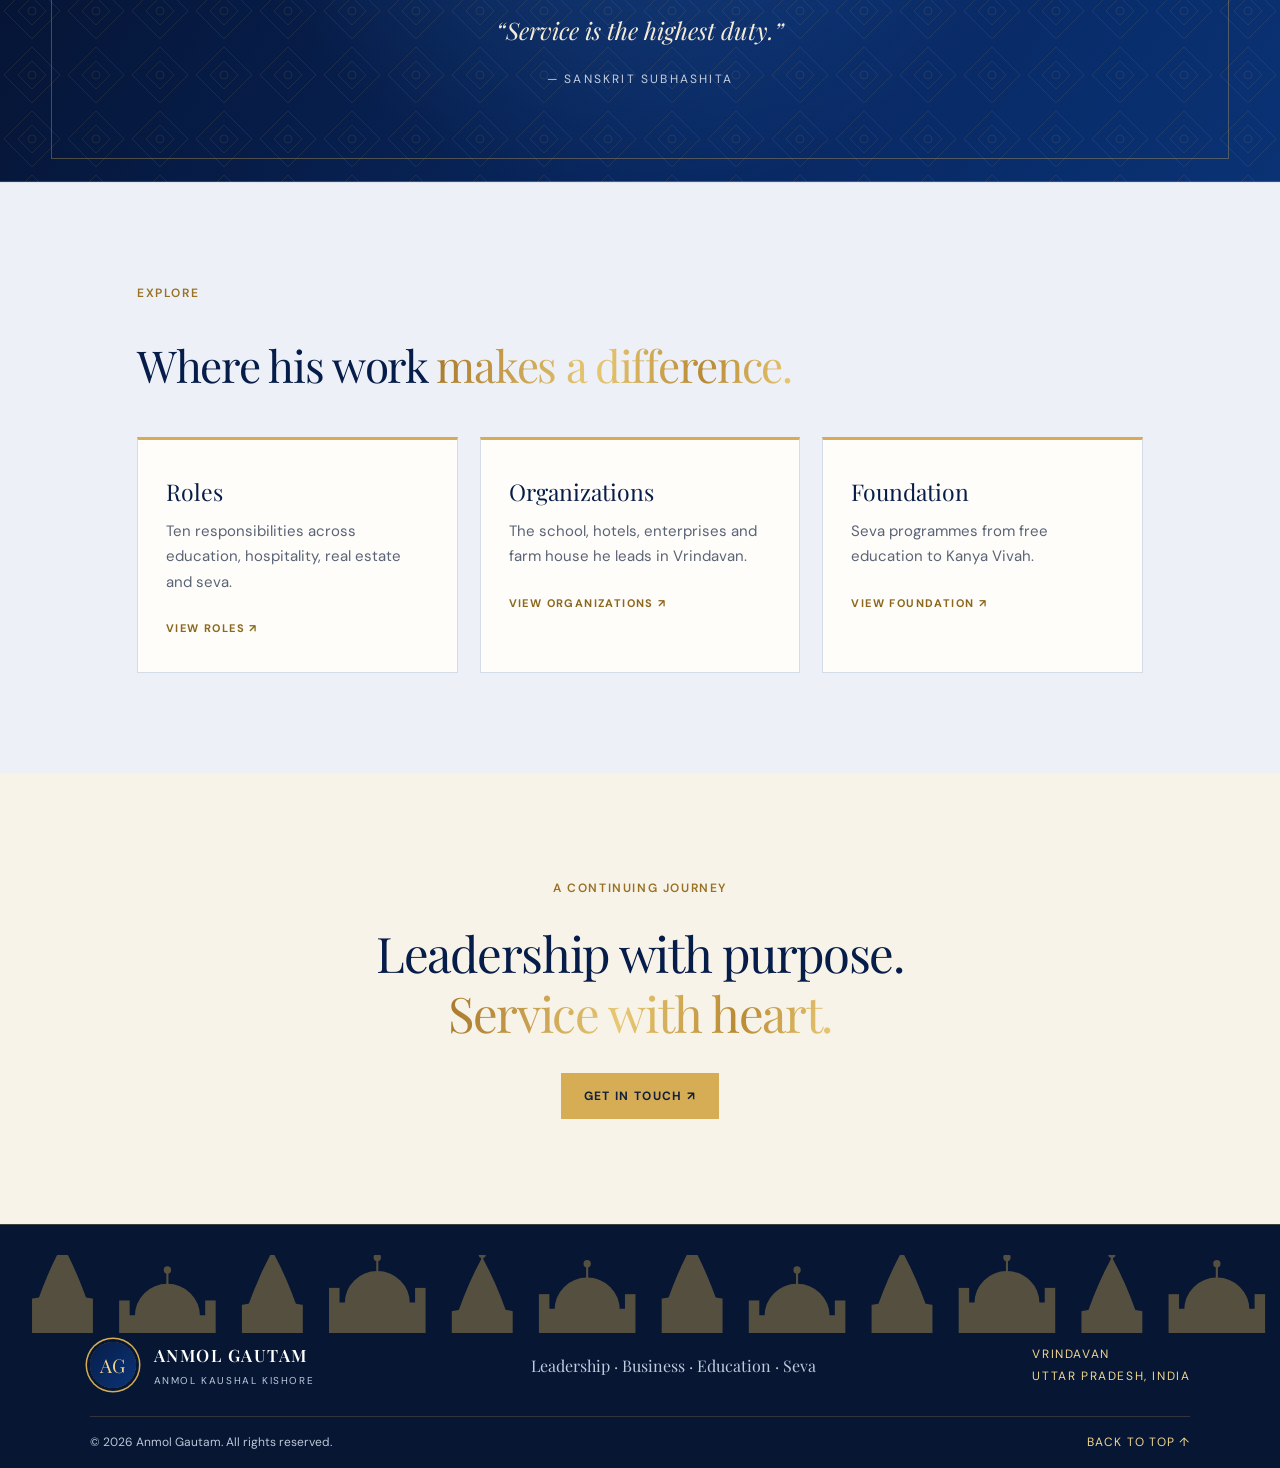
==== commit 4f3846c7: "Update image source path for portrait" ====
--- a/index.html
+++ b/index.html
@@ -32,7 +32,7 @@
       </div>
       <div class="hero-portrait-wrap">
         <div class="portrait-frame">
-          <img src="images/anmol-gautam.jpeg" alt="Portrait of Anmol Gautam" class="hero-portrait">
+          <img src="./anmol-gautam.jpeg" alt="Portrait of Anmol Gautam" class="hero-portrait">
           <div class="portrait-label"><span data-en="LEADERSHIP" data-hi="नेतृत्व">LEADERSHIP</span><strong data-en="With Purpose" data-hi="उद्देश्य के साथ">With Purpose</strong></div>
         </div>
         <div class="portrait-note">“<span data-en="Service begins with compassion." data-hi="सेवा की शुरुआत करुणा से होती है।">Service begins with compassion.</span>”<small>— ANMOL GAUTAM</small></div>
